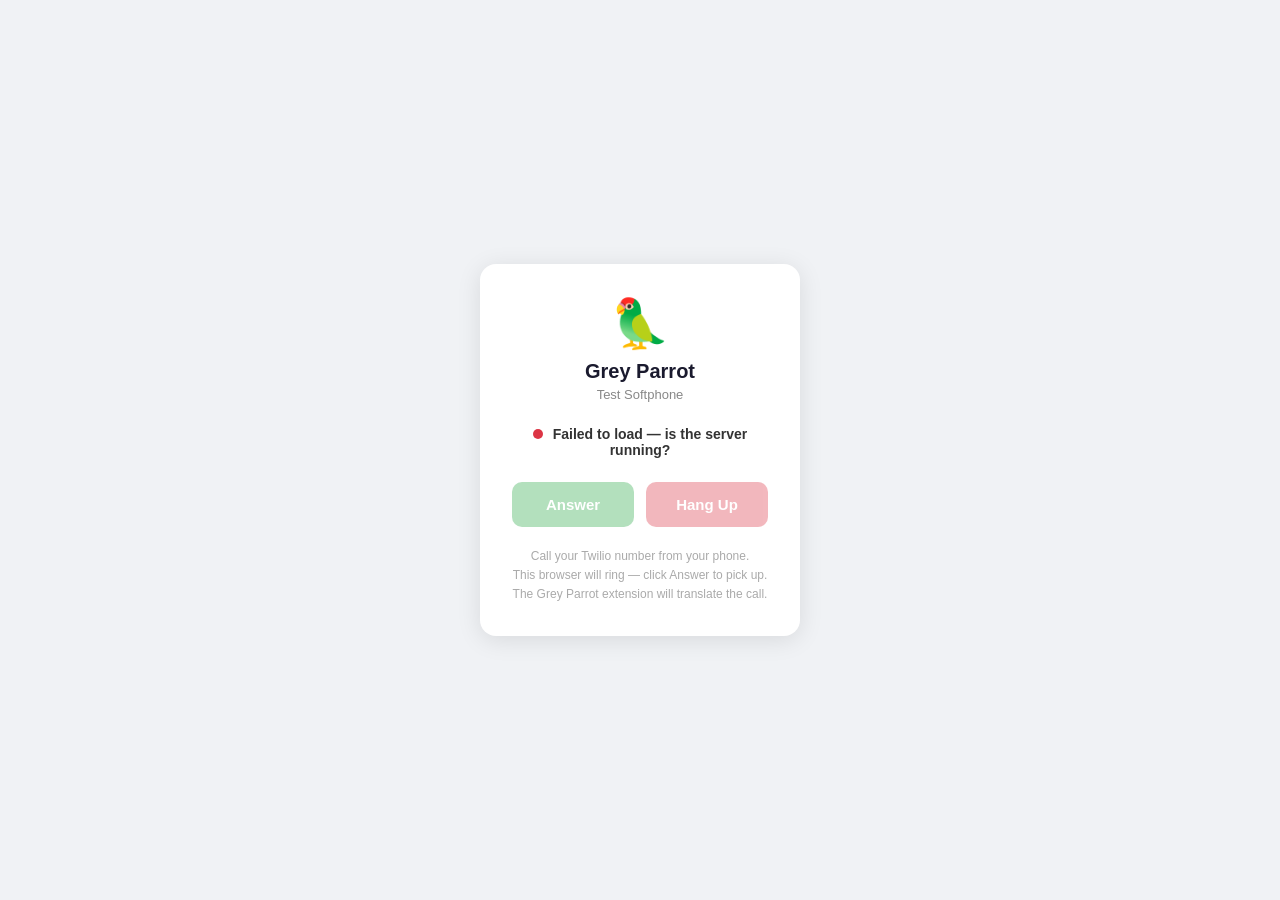
==== test-softphone/index.html @ fc7e0d70 "feat(test-softphone): add browser softphone for testing without Amazon Connect server.py serves a Tw" ====
<!DOCTYPE html>
<html lang="en">
<head>
    <meta charset="UTF-8">
    <title>Grey Parrot – Test Softphone</title>
    <script src="https://sdk.twilio.com/js/client/releases/1.14.0/twilio.min.js"></script>
    <style>
        * { box-sizing: border-box; margin: 0; padding: 0; }

        body {
            font-family: -apple-system, BlinkMacSystemFont, 'Segoe UI', Roboto, sans-serif;
            background: #f0f2f5;
            display: flex;
            justify-content: center;
            align-items: center;
            min-height: 100vh;
        }

        .phone {
            background: white;
            border-radius: 16px;
            padding: 32px;
            width: 320px;
            box-shadow: 0 4px 24px rgba(0,0,0,0.1);
            text-align: center;
        }

        .logo {
            font-size: 48px;
            margin-bottom: 8px;
        }

        h1 {
            font-size: 20px;
            color: #1a1a2e;
            margin-bottom: 4px;
        }

        .subtitle {
            font-size: 13px;
            color: #888;
            margin-bottom: 24px;
        }

        .status-dot {
            display: inline-block;
            width: 10px;
            height: 10px;
            border-radius: 50%;
            margin-right: 6px;
            background: #ccc;
        }

        .status-dot.ready   { background: #28a745; }
        .status-dot.ringing { background: #ffc107; animation: pulse 0.8s infinite; }
        .status-dot.oncall  { background: #4a90e2; }
        .status-dot.error   { background: #dc3545; }

        @keyframes pulse {
            0%, 100% { opacity: 1; }
            50%       { opacity: 0.3; }
        }

        #status-text {
            font-size: 14px;
            font-weight: 600;
            color: #333;
            margin-bottom: 24px;
        }

        .actions {
            display: flex;
            gap: 12px;
        }

        button {
            flex: 1;
            padding: 14px;
            border: none;
            border-radius: 10px;
            font-size: 15px;
            font-weight: 600;
            cursor: pointer;
            transition: opacity 0.2s;
        }

        button:disabled { opacity: 0.35; cursor: not-allowed; }

        #answer-btn {
            background: #28a745;
            color: white;
        }

        #hangup-btn {
            background: #dc3545;
            color: white;
        }

        .hint {
            margin-top: 20px;
            font-size: 12px;
            color: #aaa;
            line-height: 1.6;
        }
    </style>
</head>
<body>
<div class="phone">
    <div class="logo">🦜</div>
    <h1>Grey Parrot</h1>
    <p class="subtitle">Test Softphone</p>

    <div id="status-text">
        <span class="status-dot" id="dot"></span>
        <span id="status-label">Connecting...</span>
    </div>

    <div class="actions">
        <button id="answer-btn" disabled>Answer</button>
        <button id="hangup-btn" disabled>Hang Up</button>
    </div>

    <p class="hint">
        Call your Twilio number from your phone.<br>
        This browser will ring — click Answer to pick up.<br>
        The Grey Parrot extension will translate the call.
    </p>
</div>

<script>
    const dot         = document.getElementById('dot');
    const statusLabel = document.getElementById('status-label');
    const answerBtn   = document.getElementById('answer-btn');
    const hangupBtn   = document.getElementById('hangup-btn');

    let device, activeConnection;

    function setStatus(state, text) {
        dot.className = `status-dot ${state}`;
        statusLabel.textContent = text;
    }

    async function init() {
        try {
            const res   = await fetch('/token');
            const data  = await res.json();
            device = new Twilio.Device(data.token, { codecPreferences: ['opus', 'pcmu'] });

            device.on('ready',      () => setStatus('ready', 'Ready — waiting for calls'));
            device.on('error',      (err) => setStatus('error', `Error: ${err.message}`));
            device.on('disconnect', () => {
                setStatus('ready', 'Call ended — waiting for calls');
                answerBtn.disabled = true;
                hangupBtn.disabled = true;
                activeConnection = null;
            });

            device.on('incoming', (conn) => {
                activeConnection = conn;
                setStatus('ringing', 'Incoming call...');
                answerBtn.disabled = false;

                conn.on('disconnect', () => {
                    setStatus('ready', 'Call ended — waiting for calls');
                    answerBtn.disabled = true;
                    hangupBtn.disabled = true;
                    activeConnection = null;
                });
            });

        } catch (err) {
            setStatus('error', 'Failed to load — is the server running?');
            console.error(err);
        }
    }

    answerBtn.addEventListener('click', () => {
        if (!activeConnection) return;
        activeConnection.accept();
        setStatus('oncall', 'On call');
        answerBtn.disabled = true;
        hangupBtn.disabled = false;
    });

    hangupBtn.addEventListener('click', () => {
        if (activeConnection) activeConnection.disconnect();
    });

    init();
</script>
</body>
</html>
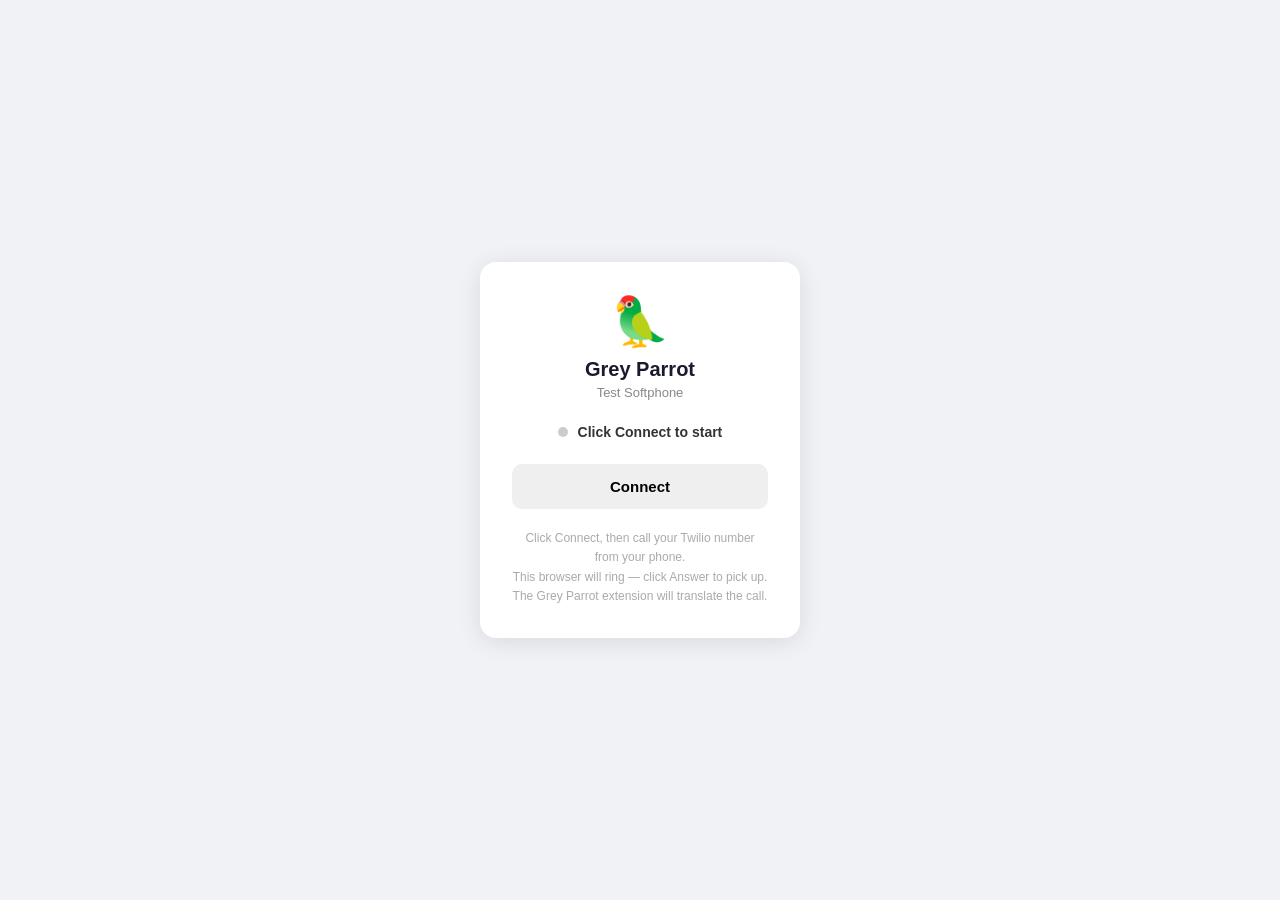
==== commit 126ba3bf: "fix(test-softphone): defer Twilio Device init until user clicks Connect Chrome blocks AudioContext c" ====
--- a/test-softphone/index.html
+++ b/test-softphone/index.html
@@ -112,16 +112,20 @@
 
     <div id="status-text">
         <span class="status-dot" id="dot"></span>
-        <span id="status-label">Connecting...</span>
+        <span id="status-label">Click Connect to start</span>
     </div>
 
-    <div class="actions">
+    <div class="actions" id="connect-row">
+        <button id="connect-btn">Connect</button>
+    </div>
+
+    <div class="actions" id="call-row" style="display:none">
         <button id="answer-btn" disabled>Answer</button>
         <button id="hangup-btn" disabled>Hang Up</button>
     </div>
 
     <p class="hint">
-        Call your Twilio number from your phone.<br>
+        Click Connect, then call your Twilio number from your phone.<br>
         This browser will ring — click Answer to pick up.<br>
         The Grey Parrot extension will translate the call.
     </p>
@@ -130,6 +134,9 @@
 <script>
     const dot         = document.getElementById('dot');
     const statusLabel = document.getElementById('status-label');
+    const connectBtn  = document.getElementById('connect-btn');
+    const connectRow  = document.getElementById('connect-row');
+    const callRow     = document.getElementById('call-row');
     const answerBtn   = document.getElementById('answer-btn');
     const hangupBtn   = document.getElementById('hangup-btn');
 
@@ -140,19 +147,31 @@
         statusLabel.textContent = text;
     }
 
+    // init() must only be called from a user gesture so Chrome allows AudioContext
     async function init() {
+        connectBtn.disabled = true;
+        setStatus('', 'Connecting...');
         try {
-            const res   = await fetch('/token');
-            const data  = await res.json();
+            const res  = await fetch('/token');
+            const data = await res.json();
             device = new Twilio.Device(data.token, { codecPreferences: ['opus', 'pcmu'] });
 
-            device.on('ready',      () => setStatus('ready', 'Ready — waiting for calls'));
-            device.on('error',      (err) => setStatus('error', `Error: ${err.message}`));
+            device.on('ready', () => {
+                setStatus('ready', 'Ready — waiting for calls');
+                connectRow.style.display = 'none';
+                callRow.style.display    = 'flex';
+            });
+
+            device.on('error', (err) => {
+                setStatus('error', `Error: ${err.message}`);
+                connectBtn.disabled = false;
+            });
+
             device.on('disconnect', () => {
                 setStatus('ready', 'Call ended — waiting for calls');
                 answerBtn.disabled = true;
                 hangupBtn.disabled = true;
-                activeConnection = null;
+                activeConnection   = null;
             });
 
             device.on('incoming', (conn) => {
@@ -164,15 +183,19 @@
                     setStatus('ready', 'Call ended — waiting for calls');
                     answerBtn.disabled = true;
                     hangupBtn.disabled = true;
-                    activeConnection = null;
+                    activeConnection   = null;
                 });
             });
 
         } catch (err) {
-            setStatus('error', 'Failed to load — is the server running?');
+            setStatus('error', 'Failed — is the server running?');
+            connectBtn.disabled = false;
             console.error(err);
         }
     }
+
+    // user gesture → AudioContext allowed
+    connectBtn.addEventListener('click', init);
 
     answerBtn.addEventListener('click', () => {
         if (!activeConnection) return;
@@ -185,8 +208,6 @@
     hangupBtn.addEventListener('click', () => {
         if (activeConnection) activeConnection.disconnect();
     });
-
-    init();
 </script>
 </body>
 </html>
